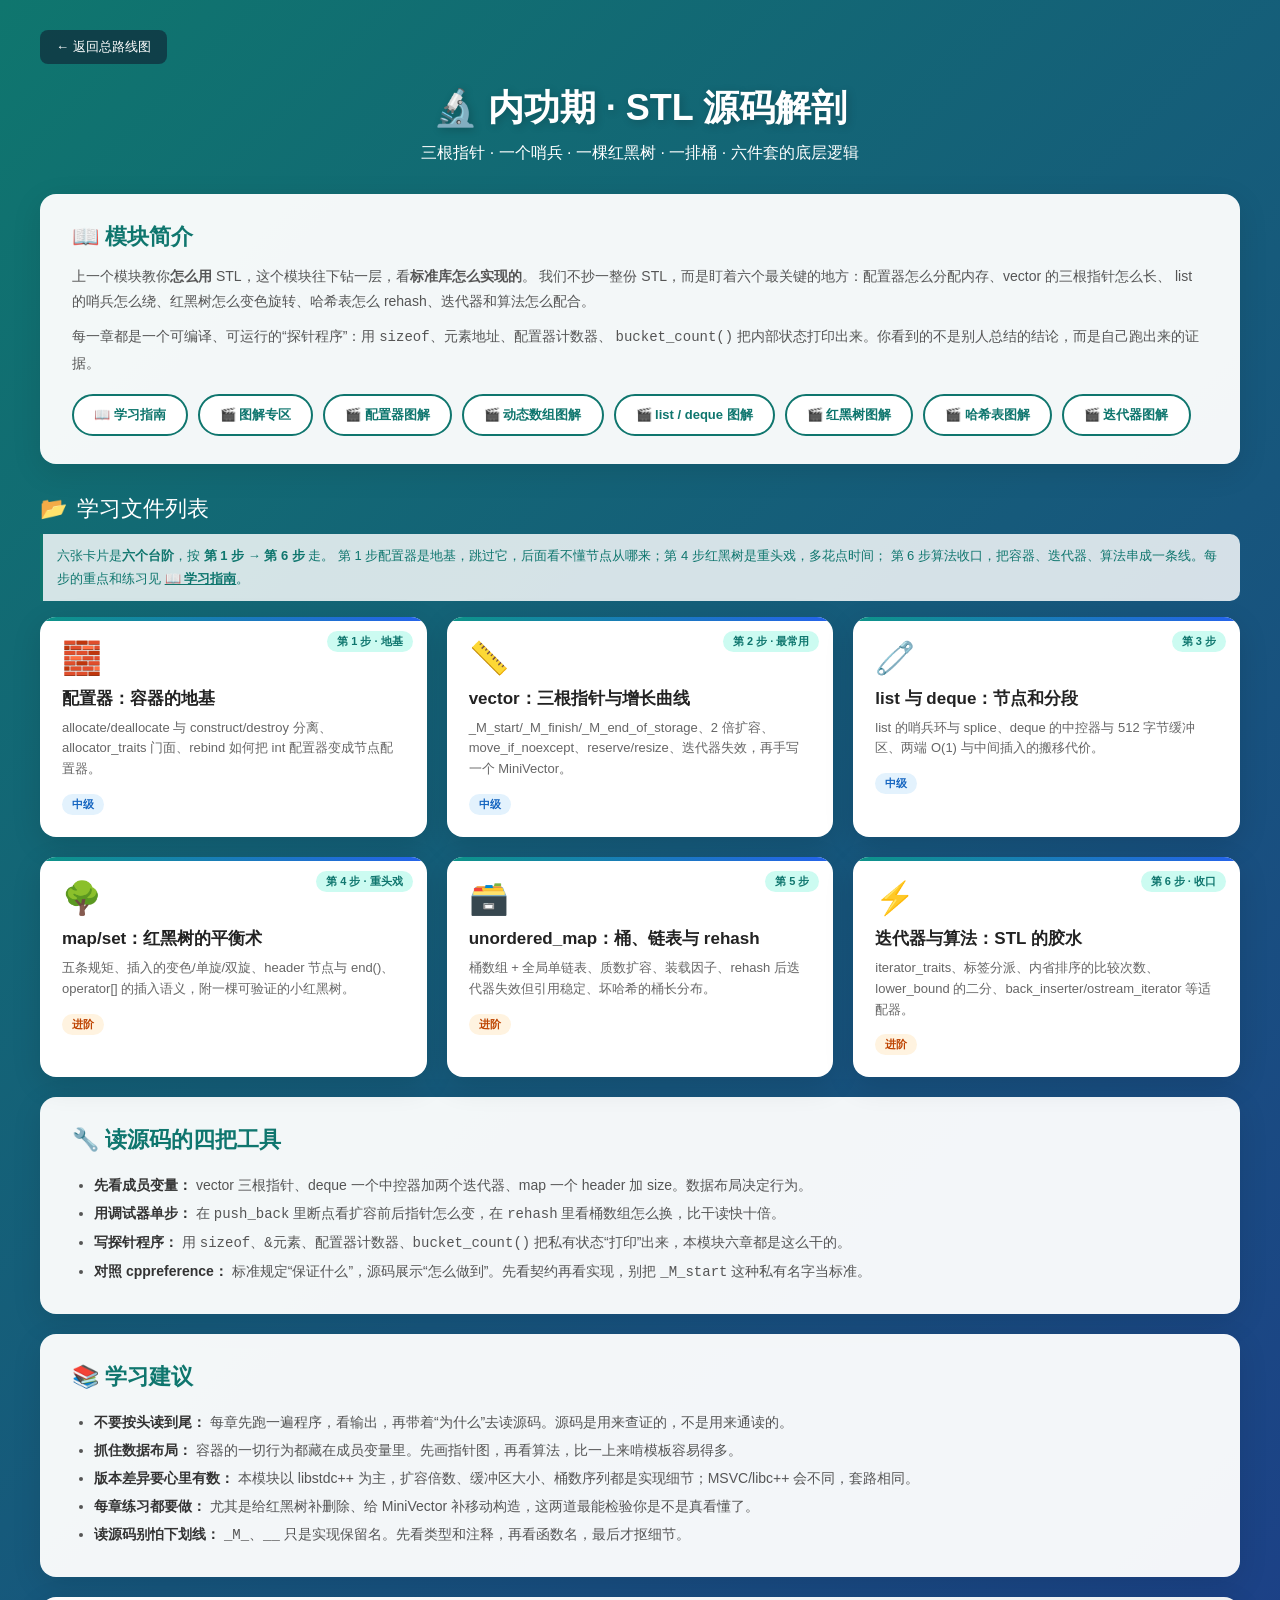
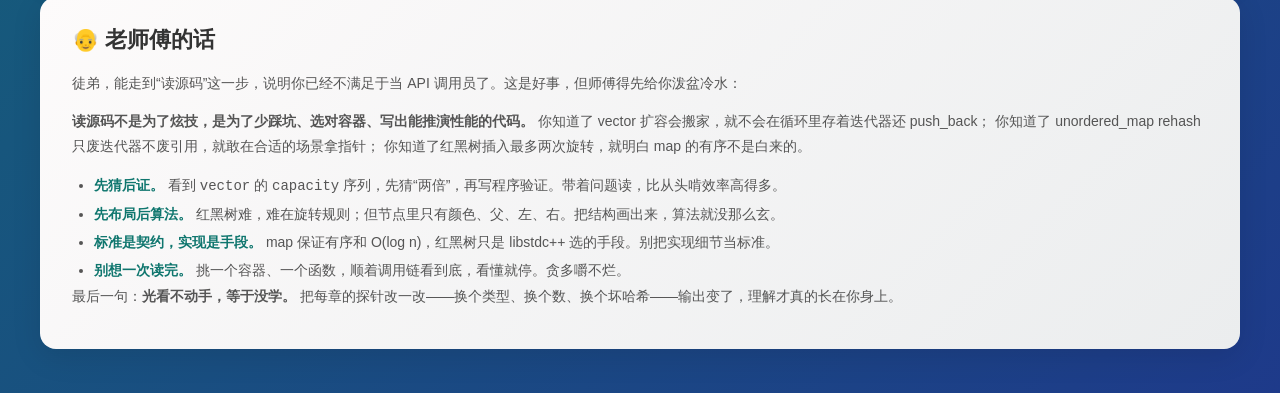
==== stl_internals/index.html @ 537c9977 "docs: add STL internals course site, six probe programs and visual guides" ====
<!DOCTYPE html>
<html lang="zh-CN">
<head>
<meta charset="UTF-8">
<meta name="viewport" content="width=device-width, initial-scale=1.0">
<title>内功期 · STL 源码解剖 - C++ 学习路线</title>
<style>
  * { margin: 0; padding: 0; box-sizing: border-box; }
  body {
    font-family: 'Microsoft YaHei', 'PingFang SC', sans-serif;
    background: linear-gradient(135deg, #0f766e 0%, #1e3a8a 100%);
    min-height: 100vh;
    padding: 30px 20px;
    color: #333;
  }
  .container { max-width: 1200px; margin: 0 auto; }

  .back-btn {
    display: inline-block;
    padding: 8px 16px;
    background: rgba(15, 23, 42, 0.55);
    color: white;
    text-decoration: none;
    border-radius: 8px;
    margin-bottom: 20px;
    font-size: 13px;
    transition: background 0.2s;
  }
  .back-btn:hover { background: rgba(255,255,255,0.3); }

  .header { text-align: center; color: white; margin-bottom: 30px; }
  .header h1 { font-size: 36px; margin-bottom: 10px; text-shadow: 2px 2px 8px rgba(0,0,0,0.2); }
  .header p { font-size: 16px; }

  .intro-section {
    background: rgba(255,255,255,0.95);
    border-radius: 16px;
    padding: 28px 32px;
    margin-bottom: 24px;
    box-shadow: 0 8px 30px rgba(0,0,0,0.1);
  }
  .intro-section h2 {
    color: #0f766e;
    margin-bottom: 12px;
    font-size: 22px;
    display: flex;
    align-items: center;
    gap: 10px;
  }
  .intro-section p {
    color: #555;
    line-height: 1.8;
    font-size: 14px;
  }
  .intro-section p + p { margin-top: 10px; }

  .section-title {
    color: white;
    font-size: 22px;
    margin: 30px 0 16px;
    display: flex;
    align-items: center;
    gap: 10px;
  }

  .card-grid {
    display: grid;
    grid-template-columns: repeat(auto-fit, minmax(300px, 1fr));
    gap: 20px;
    margin-bottom: 20px;
  }
  .card {
    background: white;
    border-radius: 16px;
    padding: 22px;
    box-shadow: 0 8px 30px rgba(0,0,0,0.12);
    transition: all 0.3s ease;
    text-decoration: none;
    color: inherit;
    display: block;
    position: relative;
    overflow: hidden;
  }
  .card::before {
    content: '';
    position: absolute;
    top: 0; left: 0; right: 0;
    height: 4px;
    background: linear-gradient(90deg, #0d9488, #2563eb);
  }
  .card:hover {
    transform: translateY(-5px);
    box-shadow: 0 15px 40px rgba(0,0,0,0.18);
  }
  .card-icon { font-size: 32px; margin-bottom: 10px; }
  .card-title { font-size: 17px; font-weight: 700; color: #222; margin-bottom: 8px; }
  .card-desc { font-size: 13px; color: #666; line-height: 1.6; margin-bottom: 14px; }
  .card-meta { display: flex; gap: 8px; flex-wrap: wrap; }
  .card-step {
    position: absolute;
    top: 14px;
    right: 14px;
    background: #ccfbf1;
    color: #0f766e;
    font-size: 11px;
    font-weight: 700;
    padding: 3px 10px;
    border-radius: 12px;
  }
  .list-note {
    color: #0f766e;
    font-size: 13px;
    line-height: 1.8;
    margin: -6px 0 16px;
    padding: 10px 14px;
    background: rgba(255,255,255,0.82);
    border-left: 3px solid currentColor;
    border-radius: 0 10px 10px 0;
  }
  .list-note a { color: inherit; font-weight: 700; text-decoration: underline; }

  .tag {
    padding: 3px 10px;
    border-radius: 12px;
    font-size: 11px;
    font-weight: 600;
  }
  .tag.intermediate { background: #e3f2fd; color: #1565c0; }
  .tag.advanced { background: #fff3e0; color: #be4300; }
  .tag.expert { background: #ffebee; color: #c62828; }

  .feature-section {
    background: rgba(255,255,255,0.95);
    border-radius: 16px;
    padding: 28px 32px;
    margin-bottom: 20px;
    box-shadow: 0 8px 30px rgba(0,0,0,0.1);
  }
  .feature-section h2 {
    color: #0f766e;
    margin-bottom: 16px;
    font-size: 22px;
    display: flex;
    align-items: center;
    gap: 10px;
  }
  .feature-section p { color: #555; line-height: 1.8; margin-bottom: 12px; font-size: 14px; }
  .feature-section ul { padding-left: 22px; color: #555; line-height: 2; font-size: 14px; }
  .feature-section li strong { color: #333; }
  .feature-section a { color: #0f766e; }

  .master-section {
    background: linear-gradient(135deg, #fdfbfb, #ebedee);
    border-radius: 16px;
    padding: 28px 32px;
    margin-bottom: 20px;
    box-shadow: 0 8px 30px rgba(0,0,0,0.1);
  }
  .master-section h2 {
    color: #333;
    margin-bottom: 16px;
    font-size: 22px;
    display: flex;
    align-items: center;
    gap: 10px;
  }
  .master-section p { color: #555; line-height: 1.8; margin-bottom: 12px; font-size: 14px; }
  .master-section ul { padding-left: 22px; color: #555; line-height: 2; font-size: 14px; }
  .master-section li strong { color: #0f766e; }

  .visual-links {
    display: flex;
    flex-wrap: wrap;
    gap: 10px;
    margin-top: 18px;
  }
  .visual-links a {
    display: inline-block;
    padding: 10px 20px;
    border: 2px solid #0f766e;
    border-radius: 30px;
    color: #0f766e;
    background: #fff;
    text-decoration: none;
    font-size: 13px;
    font-weight: 600;
    transition: all 0.25s ease;
  }
  .visual-links a:hover { background: #0f766e; color: #fff; }

  @media (max-width: 600px) {
    body { padding: 20px 12px; }
    .header h1 { font-size: 26px; }
    .intro-section, .feature-section, .master-section { padding: 20px; }
    .card-grid { grid-template-columns: 1fr; }
  }
</style>
</head>
<body>
<div class="container">
  <a href="../index.html" class="back-btn">← 返回总路线图</a>

  <div class="header">
    <h1>🔬 内功期 · STL 源码解剖</h1>
    <p>三根指针 · 一个哨兵 · 一棵红黑树 · 一排桶 · 六件套的底层逻辑</p>
  </div>

  <div class="intro-section">
    <h2>📖 模块简介</h2>
    <p>
      上一个模块教你<strong>怎么用</strong> STL，这个模块往下钻一层，看<strong>标准库怎么实现的</strong>。
      我们不抄一整份 STL，而是盯着六个最关键的地方：配置器怎么分配内存、vector 的三根指针怎么长、
      list 的哨兵怎么绕、红黑树怎么变色旋转、哈希表怎么 rehash、迭代器和算法怎么配合。
    </p>
    <p>
      每一章都是一个可编译、可运行的“探针程序”：用 <code>sizeof</code>、元素地址、配置器计数器、
      <code>bucket_count()</code> 把内部状态打印出来。你看到的不是别人总结的结论，而是自己跑出来的证据。
    </p>
    <div class="visual-links">
      <a href="tutorial.md">📖 学习指南</a>
      <a href="../visuals/index.html">🎬 图解专区</a>
      <a href="../visuals/allocator.html">🎬 配置器图解</a>
      <a href="../visuals/dynamic_array.html">🎬 动态数组图解</a>
      <a href="../visuals/list_deque.html">🎬 list / deque 图解</a>
      <a href="../visuals/rb_tree.html">🎬 红黑树图解</a>
      <a href="../visuals/hash_table.html">🎬 哈希表图解</a>
      <a href="../visuals/iterators.html">🎬 迭代器图解</a>
    </div>
  </div>

  <div class="section-title">
    <span>📂</span> 学习文件列表
  </div>
  <p class="list-note">
    六张卡片是<strong>六个台阶</strong>，按 <strong>第 1 步 → 第 6 步</strong> 走。
    第 1 步配置器是地基，跳过它，后面看不懂节点从哪来；第 4 步红黑树是重头戏，多花点时间；
    第 6 步算法收口，把容器、迭代器、算法串成一条线。每步的重点和练习见
    <a href="tutorial.md">📖 学习指南</a>。
  </p>

  <div class="card-grid">
    <a href="01_allocator_traits.cpp" class="card">
      <div class="card-step">第 1 步 · 地基</div>
      <div class="card-icon">🧱</div>
      <div class="card-title">配置器：容器的地基</div>
      <div class="card-desc">allocate/deallocate 与 construct/destroy 分离、allocator_traits 门面、rebind 如何把 int 配置器变成节点配置器。</div>
      <div class="card-meta"><span class="tag intermediate">中级</span></div>
    </a>

    <a href="02_vector_internals.cpp" class="card">
      <div class="card-step">第 2 步 · 最常用</div>
      <div class="card-icon">📏</div>
      <div class="card-title">vector：三根指针与增长曲线</div>
      <div class="card-desc">_M_start/_M_finish/_M_end_of_storage、2 倍扩容、move_if_noexcept、reserve/resize、迭代器失效，再手写一个 MiniVector。</div>
      <div class="card-meta"><span class="tag intermediate">中级</span></div>
    </a>

    <a href="03_list_deque_internals.cpp" class="card">
      <div class="card-step">第 3 步</div>
      <div class="card-icon">🧷</div>
      <div class="card-title">list 与 deque：节点和分段</div>
      <div class="card-desc">list 的哨兵环与 splice、deque 的中控器与 512 字节缓冲区、两端 O(1) 与中间插入的搬移代价。</div>
      <div class="card-meta"><span class="tag intermediate">中级</span></div>
    </a>

    <a href="04_rbtree_map_internals.cpp" class="card">
      <div class="card-step">第 4 步 · 重头戏</div>
      <div class="card-icon">🌳</div>
      <div class="card-title">map/set：红黑树的平衡术</div>
      <div class="card-desc">五条规矩、插入的变色/单旋/双旋、header 节点与 end()、operator[] 的插入语义，附一棵可验证的小红黑树。</div>
      <div class="card-meta"><span class="tag advanced">进阶</span></div>
    </a>

    <a href="05_hashtable_internals.cpp" class="card">
      <div class="card-step">第 5 步</div>
      <div class="card-icon">🗃️</div>
      <div class="card-title">unordered_map：桶、链表与 rehash</div>
      <div class="card-desc">桶数组 + 全局单链表、质数扩容、装载因子、rehash 后迭代器失效但引用稳定、坏哈希的桶长分布。</div>
      <div class="card-meta"><span class="tag advanced">进阶</span></div>
    </a>

    <a href="06_iterators_algorithms.cpp" class="card">
      <div class="card-step">第 6 步 · 收口</div>
      <div class="card-icon">⚡</div>
      <div class="card-title">迭代器与算法：STL 的胶水</div>
      <div class="card-desc">iterator_traits、标签分派、内省排序的比较次数、lower_bound 的二分、back_inserter/ostream_iterator 等适配器。</div>
      <div class="card-meta"><span class="tag advanced">进阶</span></div>
    </a>
  </div>

  <div class="feature-section">
    <h2>🔧 读源码的四把工具</h2>
    <ul>
      <li><strong>先看成员变量：</strong> vector 三根指针、deque 一个中控器加两个迭代器、map 一个 header 加 size。数据布局决定行为。</li>
      <li><strong>用调试器单步：</strong> 在 <code>push_back</code> 里断点看扩容前后指针怎么变，在 <code>rehash</code> 里看桶数组怎么换，比干读快十倍。</li>
      <li><strong>写探针程序：</strong> 用 <code>sizeof</code>、<code>&amp;元素</code>、配置器计数器、<code>bucket_count()</code> 把私有状态“打印”出来，本模块六章都是这么干的。</li>
      <li><strong>对照 cppreference：</strong> 标准规定“保证什么”，源码展示“怎么做到”。先看契约再看实现，别把 <code>_M_start</code> 这种私有名字当标准。</li>
    </ul>
  </div>

  <div class="feature-section">
    <h2>📚 学习建议</h2>
    <ul>
      <li><strong>不要按头读到尾：</strong> 每章先跑一遍程序，看输出，再带着“为什么”去读源码。源码是用来查证的，不是用来通读的。</li>
      <li><strong>抓住数据布局：</strong> 容器的一切行为都藏在成员变量里。先画指针图，再看算法，比一上来啃模板容易得多。</li>
      <li><strong>版本差异要心里有数：</strong> 本模块以 libstdc++ 为主，扩容倍数、缓冲区大小、桶数序列都是实现细节；MSVC/libc++ 会不同，套路相同。</li>
      <li><strong>每章练习都要做：</strong> 尤其是给红黑树补删除、给 MiniVector 补移动构造，这两道最能检验你是不是真看懂了。</li>
      <li><strong>读源码别怕下划线：</strong> <code>_M_</code>、<code>__</code> 只是实现保留名。先看类型和注释，再看函数名，最后才抠细节。</li>
    </ul>
  </div>

  <div class="master-section">
    <h2>👴 老师傅的话</h2>
    <p>徒弟，能走到“读源码”这一步，说明你已经不满足于当 API 调用员了。这是好事，但师傅得先给你泼盆冷水：</p>
    <p><strong>读源码不是为了炫技，是为了少踩坑、选对容器、写出能推演性能的代码。</strong>
      你知道了 vector 扩容会搬家，就不会在循环里存着迭代器还 push_back；
      你知道了 unordered_map rehash 只废迭代器不废引用，就敢在合适的场景拿指针；
      你知道了红黑树插入最多两次旋转，就明白 map 的有序不是白来的。</p>
    <ul>
      <li><strong>先猜后证。</strong> 看到 <code>vector</code> 的 <code>capacity</code> 序列，先猜“两倍”，再写程序验证。带着问题读，比从头啃效率高得多。</li>
      <li><strong>先布局后算法。</strong> 红黑树难，难在旋转规则；但节点里只有颜色、父、左、右。把结构画出来，算法就没那么玄。</li>
      <li><strong>标准是契约，实现是手段。</strong> map 保证有序和 O(log n)，红黑树只是 libstdc++ 选的手段。别把实现细节当标准。</li>
      <li><strong>别想一次读完。</strong> 挑一个容器、一个函数，顺着调用链看到底，看懂就停。贪多嚼不烂。</li>
    </ul>
    <p>最后一句：<strong>光看不动手，等于没学。</strong> 把每章的探针改一改——换个类型、换个数、换个坏哈希——输出变了，理解才真的长在你身上。</p>
  </div>
</div>
</body>
</html>
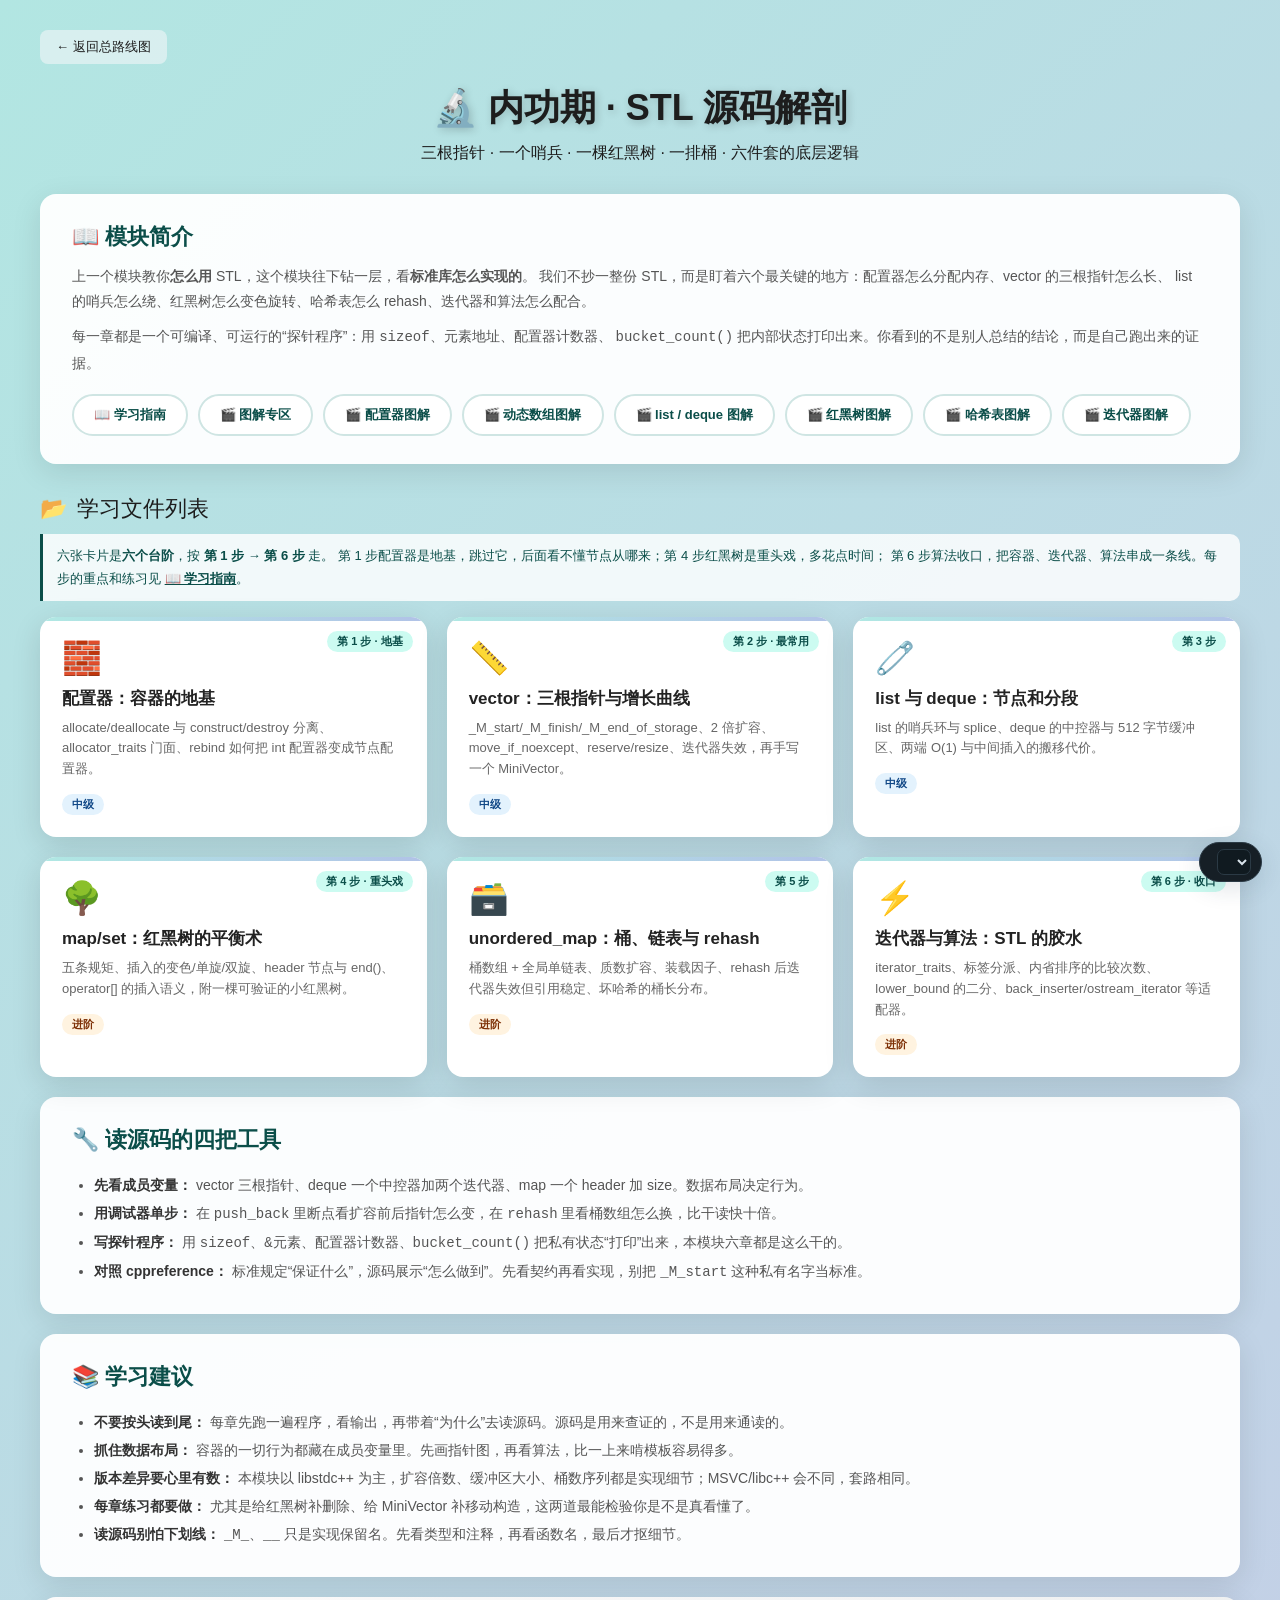
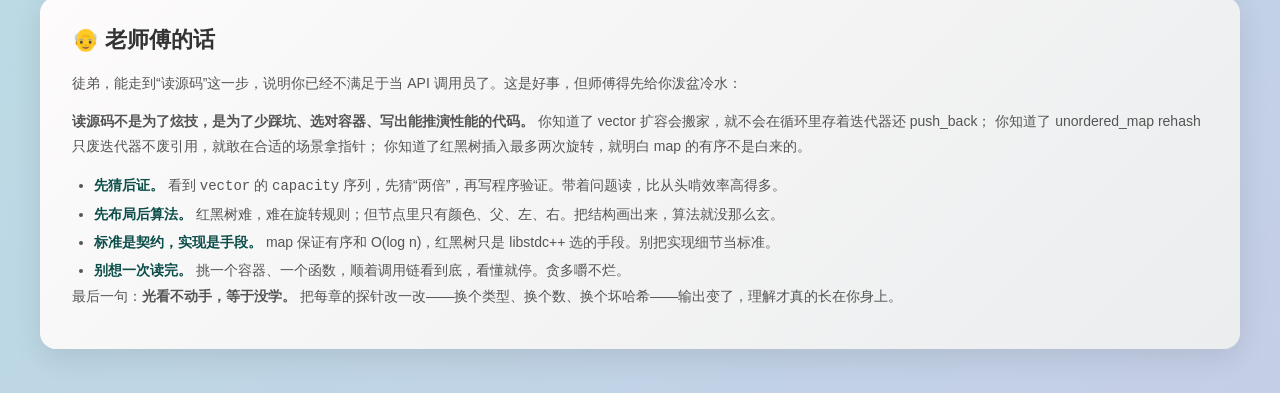
==== commit 2d897818: "增加三态主题开关（跟随系统 / 浅色 / 深色） 页面配色按面、墨、线、影四类角色抽成色板 token（assets/theme.css）：本档逐字保留原值， 对面那档按角色推导，不是整站反色。右下角" ====
--- a/stl_internals/index.html
+++ b/stl_internals/index.html
@@ -3,44 +3,45 @@
 <head>
 <meta charset="UTF-8">
 <meta name="viewport" content="width=device-width, initial-scale=1.0">
+<script>(function(){var d=document.documentElement,p="auto",t;try{p=localStorage.getItem("lh-theme")||"auto";}catch(e){}if(p!=="light"&&p!=="dark")p="auto";try{t=p==="auto"?(window.matchMedia&&matchMedia("(prefers-color-scheme: light)").matches?"light":"dark"):p;}catch(e){t="dark";}d.setAttribute("data-theme",t);d.setAttribute("data-theme-pref",p);})();</script>
 <title>内功期 · STL 源码解剖 - C++ 学习路线</title>
 <style>
   * { margin: 0; padding: 0; box-sizing: border-box; }
   body {
     font-family: 'Microsoft YaHei', 'PingFang SC', sans-serif;
-    background: linear-gradient(135deg, #0f766e 0%, #1e3a8a 100%);
+    background: linear-gradient(135deg, var(--lh-bg-d-tc5b) 0%, var(--lh-bgh-d-b3b) 100%);
     min-height: 100vh;
     padding: 30px 20px;
-    color: #333;
+    color: var(--lh-ink-d-n3b);
   }
   .container { max-width: 1200px; margin: 0 auto; }
 
   .back-btn {
     display: inline-block;
     padding: 8px 16px;
-    background: rgba(15, 23, 42, 0.55);
-    color: white;
+    background: var(--lh-bg-d-b2-a55b);
+    color: var(--lh-ink-d-n9b);
     text-decoration: none;
     border-radius: 8px;
     margin-bottom: 20px;
     font-size: 13px;
     transition: background 0.2s;
   }
-  .back-btn:hover { background: rgba(255,255,255,0.3); }
-
-  .header { text-align: center; color: white; margin-bottom: 30px; }
-  .header h1 { font-size: 36px; margin-bottom: 10px; text-shadow: 2px 2px 8px rgba(0,0,0,0.2); }
+  .back-btn:hover { background: var(--lh-bg-d-n9-a30b); }
+
+  .header { text-align: center; color: var(--lh-ink-d-n9b); margin-bottom: 30px; }
+  .header h1 { font-size: 36px; margin-bottom: 10px; text-shadow: 2px 2px 8px var(--lh-shd-d-n1-a20b); }
   .header p { font-size: 16px; }
 
   .intro-section {
-    background: rgba(255,255,255,0.95);
+    background: var(--lh-bg-d-n9-a95b);
     border-radius: 16px;
     padding: 28px 32px;
     margin-bottom: 24px;
-    box-shadow: 0 8px 30px rgba(0,0,0,0.1);
+    box-shadow: 0 8px 30px var(--lh-shd-d-n1-a10b);
   }
   .intro-section h2 {
-    color: #0f766e;
+    color: var(--lh-ink-d-tc5b);
     margin-bottom: 12px;
     font-size: 22px;
     display: flex;
@@ -48,14 +49,14 @@
     gap: 10px;
   }
   .intro-section p {
-    color: #555;
+    color: var(--lh-ink-d-n4b);
     line-height: 1.8;
     font-size: 14px;
   }
   .intro-section p + p { margin-top: 10px; }
 
   .section-title {
-    color: white;
+    color: var(--lh-ink-d-n9b);
     font-size: 22px;
     margin: 30px 0 16px;
     display: flex;
@@ -70,10 +71,10 @@
     margin-bottom: 20px;
   }
   .card {
-    background: white;
+    background: var(--lh-bg-d-n9b);
     border-radius: 16px;
     padding: 22px;
-    box-shadow: 0 8px 30px rgba(0,0,0,0.12);
+    box-shadow: 0 8px 30px var(--lh-shd-d-n1-a12b);
     transition: all 0.3s ease;
     text-decoration: none;
     color: inherit;
@@ -86,34 +87,34 @@
     position: absolute;
     top: 0; left: 0; right: 0;
     height: 4px;
-    background: linear-gradient(90deg, #0d9488, #2563eb);
+    background: linear-gradient(90deg, var(--lh-bg-d-tc5c), var(--lh-bg-d-b5b));
   }
   .card:hover {
     transform: translateY(-5px);
-    box-shadow: 0 15px 40px rgba(0,0,0,0.18);
+    box-shadow: 0 15px 40px var(--lh-shd-d-n1-a18b);
   }
   .card-icon { font-size: 32px; margin-bottom: 10px; }
-  .card-title { font-size: 17px; font-weight: 700; color: #222; margin-bottom: 8px; }
-  .card-desc { font-size: 13px; color: #666; line-height: 1.6; margin-bottom: 14px; }
+  .card-title { font-size: 17px; font-weight: 700; color: var(--lh-ink-d-n2b); margin-bottom: 8px; }
+  .card-desc { font-size: 13px; color: var(--lh-ink-d-n4c); line-height: 1.6; margin-bottom: 14px; }
   .card-meta { display: flex; gap: 8px; flex-wrap: wrap; }
   .card-step {
     position: absolute;
     top: 14px;
     right: 14px;
-    background: #ccfbf1;
-    color: #0f766e;
+    background: var(--lh-bg-d-tg9b);
+    color: var(--lh-ink-d-tc5b);
     font-size: 11px;
     font-weight: 700;
     padding: 3px 10px;
     border-radius: 12px;
   }
   .list-note {
-    color: #0f766e;
+    color: var(--lh-ink-d-tc5b);
     font-size: 13px;
     line-height: 1.8;
     margin: -6px 0 16px;
     padding: 10px 14px;
-    background: rgba(255,255,255,0.82);
+    background: var(--lh-bg-d-n9-a82b);
     border-left: 3px solid currentColor;
     border-radius: 0 10px 10px 0;
   }
@@ -125,48 +126,48 @@
     font-size: 11px;
     font-weight: 600;
   }
-  .tag.intermediate { background: #e3f2fd; color: #1565c0; }
-  .tag.advanced { background: #fff3e0; color: #be4300; }
-  .tag.expert { background: #ffebee; color: #c62828; }
+  .tag.intermediate { background: var(--lh-bg-d-cb9b); color: var(--lh-ink-d-cb4b); }
+  .tag.advanced { background: var(--lh-bg-d-o9b); color: var(--lh-ink-d-or5b); }
+  .tag.expert { background: var(--lh-bg-d-n9j); color: var(--lh-ink-d-r5c); }
 
   .feature-section {
-    background: rgba(255,255,255,0.95);
+    background: var(--lh-bg-d-n9-a95b);
     border-radius: 16px;
     padding: 28px 32px;
     margin-bottom: 20px;
-    box-shadow: 0 8px 30px rgba(0,0,0,0.1);
+    box-shadow: 0 8px 30px var(--lh-shd-d-n1-a10b);
   }
   .feature-section h2 {
-    color: #0f766e;
+    color: var(--lh-ink-d-tc5b);
     margin-bottom: 16px;
     font-size: 22px;
     display: flex;
     align-items: center;
     gap: 10px;
   }
-  .feature-section p { color: #555; line-height: 1.8; margin-bottom: 12px; font-size: 14px; }
-  .feature-section ul { padding-left: 22px; color: #555; line-height: 2; font-size: 14px; }
-  .feature-section li strong { color: #333; }
-  .feature-section a { color: #0f766e; }
+  .feature-section p { color: var(--lh-ink-d-n4b); line-height: 1.8; margin-bottom: 12px; font-size: 14px; }
+  .feature-section ul { padding-left: 22px; color: var(--lh-ink-d-n4b); line-height: 2; font-size: 14px; }
+  .feature-section li strong { color: var(--lh-ink-d-n3b); }
+  .feature-section a { color: var(--lh-ink-d-tc5b); }
 
   .master-section {
-    background: linear-gradient(135deg, #fdfbfb, #ebedee);
+    background: linear-gradient(135deg, var(--lh-bg-d-n9k), var(--lh-bg-d-n8c));
     border-radius: 16px;
     padding: 28px 32px;
     margin-bottom: 20px;
-    box-shadow: 0 8px 30px rgba(0,0,0,0.1);
+    box-shadow: 0 8px 30px var(--lh-shd-d-n1-a10b);
   }
   .master-section h2 {
-    color: #333;
+    color: var(--lh-ink-d-n3b);
     margin-bottom: 16px;
     font-size: 22px;
     display: flex;
     align-items: center;
     gap: 10px;
   }
-  .master-section p { color: #555; line-height: 1.8; margin-bottom: 12px; font-size: 14px; }
-  .master-section ul { padding-left: 22px; color: #555; line-height: 2; font-size: 14px; }
-  .master-section li strong { color: #0f766e; }
+  .master-section p { color: var(--lh-ink-d-n4b); line-height: 1.8; margin-bottom: 12px; font-size: 14px; }
+  .master-section ul { padding-left: 22px; color: var(--lh-ink-d-n4b); line-height: 2; font-size: 14px; }
+  .master-section li strong { color: var(--lh-ink-d-tc5b); }
 
   .visual-links {
     display: flex;
@@ -177,16 +178,16 @@
   .visual-links a {
     display: inline-block;
     padding: 10px 20px;
-    border: 2px solid #0f766e;
+    border: 2px solid var(--lh-line-d-tc5b);
     border-radius: 30px;
-    color: #0f766e;
-    background: #fff;
+    color: var(--lh-ink-d-tc5b);
+    background: var(--lh-bg-d-n9b);
     text-decoration: none;
     font-size: 13px;
     font-weight: 600;
     transition: all 0.25s ease;
   }
-  .visual-links a:hover { background: #0f766e; color: #fff; }
+  .visual-links a:hover { background: var(--lh-bg-d-tc5b); color: var(--lh-ink-d-n9b); }
 
   @media (max-width: 600px) {
     body { padding: 20px 12px; }
@@ -195,6 +196,9 @@
     .card-grid { grid-template-columns: 1fr; }
   }
 </style>
+
+<link rel="stylesheet" href="../assets/theme.css">
+<script src="../assets/theme.js" defer></script>
 </head>
 <body>
 <div class="container">
--- a/assets/theme.css
+++ b/assets/theme.css
@@ -0,0 +1,70 @@
+/* ===== 主题控件（通用部分，各仓库原样复用；下面的调色板覆盖表才因仓库而异） =====
+   控件挂在右下角，避开页面抬头与底部翻页条；打印时不出现。
+   变量取的是各仓库自己的命名，取不到就退回中性值，保证缺 CSS 也能用。 */
+/* 未设档时两种都声明（脚本被拦时表单控件也不会在浅页上发黑）；
+   设了档就按档走，这一段所有仓库通用。 */
+html { color-scheme: dark light; }
+html[data-theme="dark"] { color-scheme: dark; }
+html[data-theme="light"] { color-scheme: light; }
+
+.lh-theme-sw {
+  position: fixed; right: 18px; bottom: 18px; z-index: 2147483000;
+  display: flex; align-items: center; gap: 7px;
+  background: var(--card, var(--bg-card, #161f26));
+  border: 1px solid var(--line, #2b3a45);
+  border-radius: 999px; padding: 6px 10px;
+  box-shadow: 0 6px 24px rgba(0, 0, 0, .24);
+  font: 12px var(--font-ui, system-ui, sans-serif);
+  color: var(--dim, var(--fg-dim, #9db0bd));
+}
+.lh-theme-sw .tico { font-size: 13px; color: var(--accent, #37c2ff); line-height: 1; }
+.lh-theme-sw select {
+  font: 12px var(--font-mono, ui-monospace, monospace);
+  background: var(--soft, var(--bg-inset, #101a20));
+  color: var(--fg, var(--text, #d8e3ea));
+  border: 1px solid var(--line, #2b3a45);
+  border-radius: 7px; padding: 4px 6px; cursor: pointer;
+}
+html[data-theme="light"] .lh-theme-sw { box-shadow: 0 6px 24px rgba(25, 55, 75, .14); }
+@media print { .lh-theme-sw { display: none; } }
+
+/* 自动生成的语义色板：--lh-<角色>-<色相><明度档>[-a<透明度>][后缀字母]。
+   角色 bg=面 / ink=墨 / line=线 / shd=影；色相 n=中性，其余按 16 个色相桶；
+   数字是明度档（1 最暗 -> 9 最亮，按 CIE L* 分），同一档位里的近似色用
+   b、c、d 后缀分开——分开是为了默认外观逐像素不变，想收敛配色时把
+   同档的几条并成一条即可。
+   仓库里深浅页混着写（--file-base）时，角色后面还会带一个 l/d，点明这条
+   token 的原稿是哪一档：同一支白字在深底页和浅底页里的换档推法不同，
+   不分开就会有一侧借用另一侧的推导值。
+
+   :root 是无脚本/未设主题时的兜底，取的就是原色，所以页面默认外观不变。
+   另两档按角色换档推导：色相保住、饱和压住，红=报警、绿=通过这类语义色
+   只挪明度不反相，淡染层和反差带上的颜色两边原样保留——图解不会因为换
+   主题而讲错东西。 */
+:root{--lh-acc-d-cb6b:#0ea5e9;--lh-acc-d-or6b:#d97706;--lh-acc-d-pb4b:#4f46e5;--lh-acc-d-r5b:#dc2626;--lh-acc-d-tg5b:#059669;--lh-acc-l-tc5b:#0f766e;--lh-bg-d-b2-a55b:rgba(15, 23, 42, 0.55);--lh-bg-d-b2b:#0f172a;--lh-bg-d-b2c:#1e293b;--lh-bg-d-b5b:#2563eb;--lh-bg-d-b6-a8b:rgba(148, 163, 184, 0.08);--lh-bg-d-cb5b:#0a7bae;--lh-bg-d-cb6b:#0ea5e9;--lh-bg-d-cb9b:#e3f2fd;--lh-bg-d-n8b:#e2e8f0;--lh-bg-d-n8c:#ebedee;--lh-bg-d-n9-a10b:rgba(255, 255, 255, 0.1);--lh-bg-d-n9-a14b:rgba(255, 255, 255, 0.14);--lh-bg-d-n9-a16b:rgba(255, 255, 255, 0.16);--lh-bg-d-n9-a18b:rgba(255, 255, 255, 0.18);--lh-bg-d-n9-a28b:rgba(255, 255, 255, 0.28);--lh-bg-d-n9-a30b:rgba(255, 255, 255, 0.3);--lh-bg-d-n9-a7b:rgba(255, 255, 255, 0.07);--lh-bg-d-n9-a82b:rgba(255, 255, 255, 0.82);--lh-bg-d-n9-a95b:rgba(255, 255, 255, 0.95);--lh-bg-d-n9b:#ffffff;--lh-bg-d-n9c:#f8fafc;--lh-bg-d-n9d:#eef2f7;--lh-bg-d-n9e:#eef2ff;--lh-bg-d-n9f:#f3f4f6;--lh-bg-d-n9g:#ecfdf5;--lh-bg-d-n9h:#fff7ed;--lh-bg-d-n9i:#fef2f2;--lh-bg-d-n9j:#ffebee;--lh-bg-d-n9k:#fdfbfb;--lh-bg-d-o9b:#fff3e0;--lh-bg-d-pb4b:#4f46e5;--lh-bg-d-pb5-a30b:rgba(99, 102, 241, 0.3);--lh-bg-d-r8b:#fee2e2;--lh-bg-d-tc5b:#0f766e;--lh-bg-d-tc5c:#0d9488;--lh-bg-d-tg5b:#047857;--lh-bg-d-tg9b:#ccfbf1;--lh-bg-l-cb2b:#0b1f28;--lh-bg-l-cb2c:#12262d;--lh-bg-l-cb2d:#0b242b;--lh-bg-l-cb3b:#123640;--lh-bg-l-n9-a10b:rgba(255, 255, 255, 0.1);--lh-bg-l-n9-a62b:rgba(255, 253, 247, 0.62);--lh-bg-l-n9-a6b:rgba(255, 255, 255, 0.06);--lh-bg-l-n9-a78b:rgba(255, 253, 247, 0.78);--lh-bg-l-n9b:#f6f3ea;--lh-bg-l-n9c:#fffdf7;--lh-bg-l-n9d:#dff4ef;--lh-bg-l-n9e:#ffffff;--lh-bg-l-n9f:#eaf7f4;--lh-bg-l-n9g:#f0faf7;--lh-bg-l-n9h:#fffaf0;--lh-bg-l-o7b:#f0b35c;--lh-bg-l-o8b:#ffc774;--lh-bg-l-o9b:#fdf0dc;--lh-bg-l-o9c:#fdf1df;--lh-bg-l-or6b:#d99a4e;--lh-bg-l-tc5b:#0f766e;--lh-bg-l-tc6-a20b:rgba(20, 184, 166, 0.2);--lh-bg-l-tc7-a7b:rgba(126, 211, 197, 0.07);--lh-bg-l-tc8-a35b:rgba(159, 227, 216, 0.35);--lh-bgh-d-b3b:#1e3a8a;--lh-bgh-l-tc8b:#9fe3d8;--lh-ink-d-b2b:#0f172a;--lh-ink-d-b2c:#1e293b;--lh-ink-d-b3b:#334155;--lh-ink-d-b4b:#475569;--lh-ink-d-b4c:#5b6472;--lh-ink-d-b5b:#64748b;--lh-ink-d-b6b:#94a3b8;--lh-ink-d-b7b:#a5b4fc;--lh-ink-d-b8b:#dbeafe;--lh-ink-d-b8c:#c7d2fe;--lh-ink-d-cb4b:#1565c0;--lh-ink-d-cb8b:#cbd5e1;--lh-ink-d-n2b:#222222;--lh-ink-d-n3b:#333333;--lh-ink-d-n4b:#555555;--lh-ink-d-n4c:#666666;--lh-ink-d-n8b:#e2e8f0;--lh-ink-d-n9b:#ffffff;--lh-ink-d-n9c:#f8fafc;--lh-ink-d-o7b:#f59e0b;--lh-ink-d-or5b:#be4300;--lh-ink-d-or5c:#b45309;--lh-ink-d-pb3b:#3730a3;--lh-ink-d-pb4b:#4f46e5;--lh-ink-d-pb4c:#4338ca;--lh-ink-d-pb5b:#6366f1;--lh-ink-d-r4b:#b91c1c;--lh-ink-d-r5b:#ef4444;--lh-ink-d-r5c:#c62828;--lh-ink-d-r5d:#dc2626;--lh-ink-d-r7b:#fca5a5;--lh-ink-d-rb4b:#be123c;--lh-ink-d-tc5b:#0f766e;--lh-ink-d-tg5b:#047857;--lh-ink-d-tg6b:#10b981;--lh-ink-l-cb2b:#12262d;--lh-ink-l-cb4b:#40565d;--lh-ink-l-cb5b:#6b7f84;--lh-ink-l-n9b:#ffffff;--lh-ink-l-n9c:#e9f6f3;--lh-ink-l-o8b:#f5c47a;--lh-ink-l-or2b:#2a1a08;--lh-ink-l-or3b:#7c2d12;--lh-ink-l-or3c:#5a3a1b;--lh-ink-l-or5b:#b45309;--lh-ink-l-tc3b:#0b4f4a;--lh-ink-l-tc5b:#0f766e;--lh-ink-l-tc8b:#9fe3d8;--lh-ink-l-tg7b:#a9cbc4;--lh-ink-l-tg8b:#bfd8d3;--lh-ink-l-tg8c:#d9f2ed;--lh-ink-l-tg8d:#b4d3cc;--lh-line-d-b2b:#0f172a;--lh-line-d-b6b:#818cf8;--lh-line-d-n8b:#e2e8f0;--lh-line-d-n8c:#d1d5db;--lh-line-d-n9-a16b:rgba(255, 255, 255, 0.16);--lh-line-d-n9-a22b:rgba(255, 255, 255, 0.22);--lh-line-d-n9b:#ffffff;--lh-line-d-pb4b:#4f46e5;--lh-line-d-tc5b:#0f766e;--lh-line-d-tg5b:#047857;--lh-line-d-tg8b:#a7f3d0;--lh-line-l-cb2-a28b:rgba(18, 38, 45, 0.28);--lh-line-l-o7b:#f0b35c;--lh-line-l-o8b:#ddd6c6;--lh-line-l-o8c:#eccfa6;--lh-line-l-tc7-a22b:rgba(126, 211, 197, 0.22);--lh-line-l-tc7b:#8dcfc4;--lh-line-l-tc7c:#68b7a9;--lh-line-l-tc8-a55b:rgba(159, 227, 216, 0.55);--lh-line-l-tg8-a16b:rgba(203, 239, 232, 0.16);--lh-line-l-tg8-a20b:rgba(203, 239, 232, 0.2);--lh-line-l-tg8-a38b:rgba(203, 239, 232, 0.38);--lh-line-l-tg8b:#b9d9d2;--lh-shd-d-b6b:#818cf8;--lh-shd-d-n1-a10b:rgba(0, 0, 0, 0.1);--lh-shd-d-n1-a12b:rgba(0, 0, 0, 0.12);--lh-shd-d-n1-a18b:rgba(0, 0, 0, 0.18);--lh-shd-d-n1-a20b:rgba(0, 0, 0, 0.2);--lh-shd-d-n1-a24b:rgba(2, 6, 23, 0.24);--lh-shd-d-n1-a26b:rgba(2, 6, 23, 0.26);--lh-shd-d-n1-a32b:rgba(0, 0, 0, 0.32);--lh-shd-d-n1-a36b:rgba(2, 6, 23, 0.36);--lh-shd-d-n1-a38b:rgba(2, 6, 23, 0.38);--lh-shd-l-cb2-a28b:rgba(11, 31, 40, 0.28);--lh-shd-l-tc5-a10b:rgba(15, 118, 110, 0.1);--lh-shd-l-tc7-a3b:rgba(126, 211, 197, 0.03);--lh-shd-l-tc7-a5b:rgba(126, 211, 197, 0.05)}
+html[data-theme="dark"]{--lh-acc-d-cb6b:#0ea5e9;--lh-acc-d-or6b:#d97706;--lh-acc-d-pb4b:#4f46e5;--lh-acc-d-r5b:#dc2626;--lh-acc-d-tg5b:#059669;--lh-acc-l-tc5b:#63f0e5;--lh-bg-d-b2-a55b:rgba(15, 23, 42, 0.55);--lh-bg-d-b2b:#0f172a;--lh-bg-d-b2c:#1e293b;--lh-bg-d-b5b:#2563eb;--lh-bg-d-b6-a8b:rgba(148, 163, 184, 0.08);--lh-bg-d-cb5b:#0a7bae;--lh-bg-d-cb6b:#0ea5e9;--lh-bg-d-cb9b:#e3f2fd;--lh-bg-d-n8b:#e2e8f0;--lh-bg-d-n8c:#ebedee;--lh-bg-d-n9-a10b:rgba(255, 255, 255, 0.1);--lh-bg-d-n9-a14b:rgba(255, 255, 255, 0.14);--lh-bg-d-n9-a16b:rgba(255, 255, 255, 0.16);--lh-bg-d-n9-a18b:rgba(255, 255, 255, 0.18);--lh-bg-d-n9-a28b:rgba(255, 255, 255, 0.28);--lh-bg-d-n9-a30b:rgba(255, 255, 255, 0.3);--lh-bg-d-n9-a7b:rgba(255, 255, 255, 0.07);--lh-bg-d-n9-a82b:rgba(255, 255, 255, 0.82);--lh-bg-d-n9-a95b:rgba(255, 255, 255, 0.95);--lh-bg-d-n9b:#ffffff;--lh-bg-d-n9c:#f8fafc;--lh-bg-d-n9d:#eef2f7;--lh-bg-d-n9e:#eef2ff;--lh-bg-d-n9f:#f3f4f6;--lh-bg-d-n9g:#ecfdf5;--lh-bg-d-n9h:#fff7ed;--lh-bg-d-n9i:#fef2f2;--lh-bg-d-n9j:#ffebee;--lh-bg-d-n9k:#fdfbfb;--lh-bg-d-o9b:#fff3e0;--lh-bg-d-pb4b:#4f46e5;--lh-bg-d-pb5-a30b:rgba(99, 102, 241, 0.3);--lh-bg-d-r8b:#fee2e2;--lh-bg-d-tc5b:#0f766e;--lh-bg-d-tc5c:#0d9488;--lh-bg-d-tg5b:#047857;--lh-bg-d-tg9b:#ccfbf1;--lh-bg-l-cb2b:#0b1f28;--lh-bg-l-cb2c:#12262d;--lh-bg-l-cb2d:#0b242b;--lh-bg-l-cb3b:#123640;--lh-bg-l-n9-a10b:rgba(42, 42, 42, 0.1);--lh-bg-l-n9-a62b:rgba(50, 45, 31, 0.62);--lh-bg-l-n9-a6b:rgba(42, 42, 42, 0.06);--lh-bg-l-n9-a78b:rgba(50, 45, 31, 0.78);--lh-bg-l-n9b:#2d281c;--lh-bg-l-n9c:#322d1f;--lh-bg-l-n9d:#1a2a26;--lh-bg-l-n9e:#2a2a2a;--lh-bg-l-n9f:#1c2d29;--lh-bg-l-n9g:#1d2f2a;--lh-bg-l-n9h:#302a1e;--lh-bg-l-o7b:#795420;--lh-bg-l-o8b:#7b561e;--lh-bg-l-o9b:#2b251b;--lh-bg-l-o9c:#2c251b;--lh-bg-l-or6b:#d99a4e;--lh-bg-l-tc5b:#0f766e;--lh-bg-l-tc6-a20b:rgba(20, 184, 166, 0.2);--lh-bg-l-tc7-a7b:rgba(126, 211, 197, 0.07);--lh-bg-l-tc8-a35b:rgba(159, 227, 216, 0.35);--lh-bgh-d-b3b:#1e3a8a;--lh-bgh-l-tc8b:#2c635a;--lh-ink-d-b2b:#0f172a;--lh-ink-d-b2c:#1e293b;--lh-ink-d-b3b:#334155;--lh-ink-d-b4b:#475569;--lh-ink-d-b4c:#5b6472;--lh-ink-d-b5b:#64748b;--lh-ink-d-b6b:#94a3b8;--lh-ink-d-b7b:#a5b4fc;--lh-ink-d-b8b:#dbeafe;--lh-ink-d-b8c:#c7d2fe;--lh-ink-d-cb4b:#1565c0;--lh-ink-d-cb8b:#cbd5e1;--lh-ink-d-n2b:#222222;--lh-ink-d-n3b:#333333;--lh-ink-d-n4b:#555555;--lh-ink-d-n4c:#666666;--lh-ink-d-n8b:#e2e8f0;--lh-ink-d-n9b:#ffffff;--lh-ink-d-n9c:#f8fafc;--lh-ink-d-o7b:#f59e0b;--lh-ink-d-or5b:#be4300;--lh-ink-d-or5c:#b45309;--lh-ink-d-pb3b:#3730a3;--lh-ink-d-pb4b:#4f46e5;--lh-ink-d-pb4c:#4338ca;--lh-ink-d-pb5b:#6366f1;--lh-ink-d-r4b:#b91c1c;--lh-ink-d-r5b:#ef4444;--lh-ink-d-r5c:#c62828;--lh-ink-d-r5d:#dc2626;--lh-ink-d-r7b:#fca5a5;--lh-ink-d-rb4b:#be123c;--lh-ink-d-tc5b:#0f766e;--lh-ink-d-tg5b:#047857;--lh-ink-d-tg6b:#10b981;--lh-ink-l-cb2b:#ecf5f8;--lh-ink-l-cb4b:#e7edef;--lh-ink-l-cb5b:#e2e7e8;--lh-ink-l-n9b:#ffffff;--lh-ink-l-n9c:#e9f6f3;--lh-ink-l-o8b:#f5c47a;--lh-ink-l-or2b:#f8f3ed;--lh-ink-l-or3b:#ef9778;--lh-ink-l-or3c:#daa979;--lh-ink-l-or5b:#f89f5b;--lh-ink-l-tc3b:#65eee4;--lh-ink-l-tc5b:#63f0e5;--lh-ink-l-tc8b:#9fe3d8;--lh-ink-l-tg7b:#a9cbc4;--lh-ink-l-tg8b:#bfd8d3;--lh-ink-l-tg8c:#d9f2ed;--lh-ink-l-tg8d:#b4d3cc;--lh-line-d-b2b:#0f172a;--lh-line-d-b6b:#818cf8;--lh-line-d-n8b:#e2e8f0;--lh-line-d-n8c:#d1d5db;--lh-line-d-n9-a16b:rgba(255, 255, 255, 0.16);--lh-line-d-n9-a22b:rgba(255, 255, 255, 0.22);--lh-line-d-n9b:#ffffff;--lh-line-d-pb4b:#4f46e5;--lh-line-d-tc5b:#0f766e;--lh-line-d-tg5b:#047857;--lh-line-d-tg8b:#a7f3d0;--lh-line-l-cb2-a28b:rgba(18, 38, 45, 0.28);--lh-line-l-o7b:#5d4a30;--lh-line-l-o8b:#554c37;--lh-line-l-o8c:#5d4a30;--lh-line-l-tc7-a22b:rgba(126, 211, 197, 0.22);--lh-line-l-tc7b:#305d55;--lh-line-l-tc7c:#68b7a9;--lh-line-l-tc8-a55b:rgba(48, 93, 85, 0.55);--lh-line-l-tg8-a16b:rgba(48, 93, 84, 0.16);--lh-line-l-tg8-a20b:rgba(48, 93, 84, 0.2);--lh-line-l-tg8-a38b:rgba(48, 93, 84, 0.38);--lh-line-l-tg8b:#345850;--lh-shd-d-b6b:#818cf8;--lh-shd-d-n1-a10b:rgba(0, 0, 0, 0.1);--lh-shd-d-n1-a12b:rgba(0, 0, 0, 0.12);--lh-shd-d-n1-a18b:rgba(0, 0, 0, 0.18);--lh-shd-d-n1-a20b:rgba(0, 0, 0, 0.2);--lh-shd-d-n1-a24b:rgba(2, 6, 23, 0.24);--lh-shd-d-n1-a26b:rgba(2, 6, 23, 0.26);--lh-shd-d-n1-a32b:rgba(0, 0, 0, 0.32);--lh-shd-d-n1-a36b:rgba(2, 6, 23, 0.36);--lh-shd-d-n1-a38b:rgba(2, 6, 23, 0.38);--lh-shd-l-cb2-a28b:rgba(11, 31, 40, 0.28);--lh-shd-l-tc5-a10b:rgba(15, 118, 110, 0.1);--lh-shd-l-tc7-a3b:rgba(126, 211, 197, 0.03);--lh-shd-l-tc7-a5b:rgba(126, 211, 197, 0.05)}
+html[data-theme="light"]{--lh-acc-d-cb6b:#085070;--lh-acc-d-or6b:#693a04;--lh-acc-d-pb4b:#1d1695;--lh-acc-d-r5b:#921919;--lh-acc-d-tg5b:#04563c;--lh-acc-l-tc5b:#0f766e;--lh-bg-d-b2-a55b:rgba(248, 248, 250, 0.55);--lh-bg-d-b2b:#f8f8fa;--lh-bg-d-b2c:#f5f6f7;--lh-bg-d-b5b:#b1c2e7;--lh-bg-d-b6-a8b:rgba(148, 163, 184, 0.08);--lh-bg-d-cb5b:#afd7e9;--lh-bg-d-cb6b:#afd7e9;--lh-bg-d-cb9b:#e3f2fd;--lh-bg-d-n8b:#e2e8f0;--lh-bg-d-n8c:#ebedee;--lh-bg-d-n9-a10b:rgba(255, 255, 255, 0.1);--lh-bg-d-n9-a14b:rgba(255, 255, 255, 0.14);--lh-bg-d-n9-a16b:rgba(255, 255, 255, 0.16);--lh-bg-d-n9-a18b:rgba(255, 255, 255, 0.18);--lh-bg-d-n9-a28b:rgba(255, 255, 255, 0.28);--lh-bg-d-n9-a30b:rgba(255, 255, 255, 0.3);--lh-bg-d-n9-a7b:rgba(255, 255, 255, 0.07);--lh-bg-d-n9-a82b:rgba(255, 255, 255, 0.82);--lh-bg-d-n9-a95b:rgba(255, 255, 255, 0.95);--lh-bg-d-n9b:#ffffff;--lh-bg-d-n9c:#f8fafc;--lh-bg-d-n9d:#eef2f7;--lh-bg-d-n9e:#eef2ff;--lh-bg-d-n9f:#f3f4f6;--lh-bg-d-n9g:#ecfdf5;--lh-bg-d-n9h:#fff7ed;--lh-bg-d-n9i:#fef2f2;--lh-bg-d-n9j:#ffebee;--lh-bg-d-n9k:#fdfbfb;--lh-bg-d-o9b:#fff3e0;--lh-bg-d-pb4b:#b6b3e5;--lh-bg-d-pb5-a30b:rgba(99, 102, 241, 0.3);--lh-bg-d-r8b:#fee2e2;--lh-bg-d-tc5b:#b2e6e2;--lh-bg-d-tc5c:#b0e8e3;--lh-bg-d-tg5b:#adebd9;--lh-bg-d-tg9b:#ccfbf1;--lh-bg-l-cb2b:#0b1f28;--lh-bg-l-cb2c:#12262d;--lh-bg-l-cb2d:#0b242b;--lh-bg-l-cb3b:#123640;--lh-bg-l-n9-a10b:rgba(255, 255, 255, 0.1);--lh-bg-l-n9-a62b:rgba(255, 253, 247, 0.62);--lh-bg-l-n9-a6b:rgba(255, 255, 255, 0.06);--lh-bg-l-n9-a78b:rgba(255, 253, 247, 0.78);--lh-bg-l-n9b:#f6f3ea;--lh-bg-l-n9c:#fffdf7;--lh-bg-l-n9d:#dff4ef;--lh-bg-l-n9e:#ffffff;--lh-bg-l-n9f:#eaf7f4;--lh-bg-l-n9g:#f0faf7;--lh-bg-l-n9h:#fffaf0;--lh-bg-l-o7b:#f0b35c;--lh-bg-l-o8b:#ffc774;--lh-bg-l-o9b:#fdf0dc;--lh-bg-l-o9c:#fdf1df;--lh-bg-l-or6b:#d99a4e;--lh-bg-l-tc5b:#0f766e;--lh-bg-l-tc6-a20b:rgba(20, 184, 166, 0.2);--lh-bg-l-tc7-a7b:rgba(126, 211, 197, 0.07);--lh-bg-l-tc8-a35b:rgba(159, 227, 216, 0.35);--lh-bgh-d-b3b:#c5cee7;--lh-bgh-l-tc8b:#9fe3d8;--lh-ink-d-b2b:#0f172a;--lh-ink-d-b2c:#1e293b;--lh-ink-d-b3b:#334155;--lh-ink-d-b4b:#3a475a;--lh-ink-d-b4c:#404752;--lh-ink-d-b5b:#3e4a5a;--lh-ink-d-b6b:#344052;--lh-ink-d-b7b:#0722a4;--lh-ink-d-b8b:#142336;--lh-ink-d-b8c:#0726a4;--lh-ink-d-cb4b:#104786;--lh-ink-d-cb8b:#212d3c;--lh-ink-d-n2b:#222222;--lh-ink-d-n3b:#333333;--lh-ink-d-n4b:#555555;--lh-ink-d-n4c:#666666;--lh-ink-d-n8b:#192534;--lh-ink-d-n9b:#1d1d1d;--lh-ink-d-n9c:#121f2d;--lh-ink-d-o7b:#5f3d05;--lh-ink-d-or5b:#7d2f05;--lh-ink-d-or5c:#713507;--lh-ink-d-pb3b:#3730a3;--lh-ink-d-pb4b:#1d1695;--lh-ink-d-pb4c:#2c2586;--lh-ink-d-pb5b:#0f129b;--lh-ink-d-r4b:#931818;--lh-ink-d-r5b:#930e0e;--lh-ink-d-r5c:#8d1e1e;--lh-ink-d-r5d:#921919;--lh-ink-d-r7b:#900606;--lh-ink-d-rb4b:#910f2f;--lh-ink-d-tc5b:#0b4e49;--lh-ink-d-tg5b:#04563e;--lh-ink-d-tg6b:#085139;--lh-ink-l-cb2b:#12262d;--lh-ink-l-cb4b:#40565d;--lh-ink-l-cb5b:#6b7f84;--lh-ink-l-n9b:#ffffff;--lh-ink-l-n9c:#e9f6f3;--lh-ink-l-o8b:#f5c47a;--lh-ink-l-or2b:#2a1a08;--lh-ink-l-or3b:#7c2d12;--lh-ink-l-or3c:#5a3a1b;--lh-ink-l-or5b:#b45309;--lh-ink-l-tc3b:#0b4f4a;--lh-ink-l-tc5b:#0f766e;--lh-ink-l-tc8b:#9fe3d8;--lh-ink-l-tg7b:#a9cbc4;--lh-ink-l-tg8b:#bfd8d3;--lh-ink-l-tg8c:#d9f2ed;--lh-ink-l-tg8d:#b4d3cc;--lh-line-d-b2b:#cfd6e5;--lh-line-d-b6b:#818cf8;--lh-line-d-n8b:#e2e8f0;--lh-line-d-n8c:#d1d5db;--lh-line-d-n9-a16b:rgba(255, 255, 255, 0.16);--lh-line-d-n9-a22b:rgba(255, 255, 255, 0.22);--lh-line-d-n9b:#ffffff;--lh-line-d-pb4b:#d0cfe5;--lh-line-d-tc5b:#cfe5e3;--lh-line-d-tg5b:#cfe5df;--lh-line-d-tg8b:#a7f3d0;--lh-line-l-cb2-a28b:rgba(18, 38, 45, 0.28);--lh-line-l-o7b:#f0b35c;--lh-line-l-o8b:#ddd6c6;--lh-line-l-o8c:#eccfa6;--lh-line-l-tc7-a22b:rgba(126, 211, 197, 0.22);--lh-line-l-tc7b:#8dcfc4;--lh-line-l-tc7c:#68b7a9;--lh-line-l-tc8-a55b:rgba(159, 227, 216, 0.55);--lh-line-l-tg8-a16b:rgba(203, 239, 232, 0.16);--lh-line-l-tg8-a20b:rgba(203, 239, 232, 0.2);--lh-line-l-tg8-a38b:rgba(203, 239, 232, 0.38);--lh-line-l-tg8b:#b9d9d2;--lh-shd-d-b6b:rgba(0, 0, 0, 0.55);--lh-shd-d-n1-a10b:rgba(0, 0, 0, 0.1);--lh-shd-d-n1-a12b:rgba(0, 0, 0, 0.12);--lh-shd-d-n1-a18b:rgba(0, 0, 0, 0.18);--lh-shd-d-n1-a20b:rgba(0, 0, 0, 0.2);--lh-shd-d-n1-a24b:rgba(2, 6, 23, 0.24);--lh-shd-d-n1-a26b:rgba(2, 6, 23, 0.26);--lh-shd-d-n1-a32b:rgba(0, 0, 0, 0.32);--lh-shd-d-n1-a36b:rgba(2, 6, 23, 0.36);--lh-shd-d-n1-a38b:rgba(2, 6, 23, 0.38);--lh-shd-l-cb2-a28b:rgba(11, 31, 40, 0.28);--lh-shd-l-tc5-a10b:rgba(15, 118, 110, 0.1);--lh-shd-l-tc7-a3b:rgba(126, 211, 197, 0.03);--lh-shd-l-tc7-a5b:rgba(126, 211, 197, 0.05)}
+/* SVG 图解里的 fill / stroke / stop-color 属性：页面的字一个都不改，靠下面这些属性选择器把颜色接到色板上。
+   为什么不就地改写属性值：这些写法大半躺在 JS 拼的字符串里，动引号就把整段脚本
+   改坏了（图解直接空白）；而属性值里写 var() 各家浏览器支持不一，属性选择器配
+   CSS 属性则到处都认。深色档里 token 的值就是原来的颜色，所以默认外观逐像素不变。
+   外面套 :where() 是为了权重归零：属性选择器本身是 (0,1,1)，会盖过页面自己的
+   类选择器（.ax-t{fill:…} 只算 (0,1,0)），把"本来由类说了算"的颜色抢过来，
+   默认档就和 HEAD 长得不一样。:where() 仍在表现属性那一层之上，该接的还是接得住。 */
+:where(circle[fill="#1e293b"]){fill:var(--lh-bg-d-b2c)}
+:where(circle[fill="#fee2e2"]){fill:var(--lh-bg-d-r8b)}
+:where(circle[stroke="#0f172a"]){stroke:var(--lh-line-d-b2b)}
+:where(circle[stroke="#dc2626"]){stroke:var(--lh-ink-d-r5d)}
+:where(line[stroke="#cbd5e1"]){stroke:var(--lh-ink-d-cb8b)}
+:where(line[stroke="#e2e8f0"]){stroke:var(--lh-ink-d-n8b)}
+:where(line[stroke="#fca5a5"]){stroke:var(--lh-ink-d-r7b)}
+:where(rect[fill="#ecfdf5"]){fill:var(--lh-bg-d-n9g)}
+:where(rect[fill="#fef2f2"]){fill:var(--lh-bg-d-n9i)}
+:where(rect[fill="#fff"]){fill:var(--lh-bg-d-n9b)}
+:where(rect[fill="#fff7ed"]){fill:var(--lh-bg-d-n9h)}
+:where(rect[stroke="#10b981"]){stroke:var(--lh-ink-d-tg6b)}
+:where(rect[stroke="#e2e8f0"]){stroke:var(--lh-ink-d-n8b)}
+:where(rect[stroke="#ef4444"]){stroke:var(--lh-ink-d-r5b)}
+:where(rect[stroke="#f59e0b"]){stroke:var(--lh-ink-d-o7b)}
+:where(text[fill="#b91c1c"]){fill:var(--lh-ink-d-r4b)}
+:where(text[fill="#f8fafc"]){fill:var(--lh-ink-d-n9c)}
